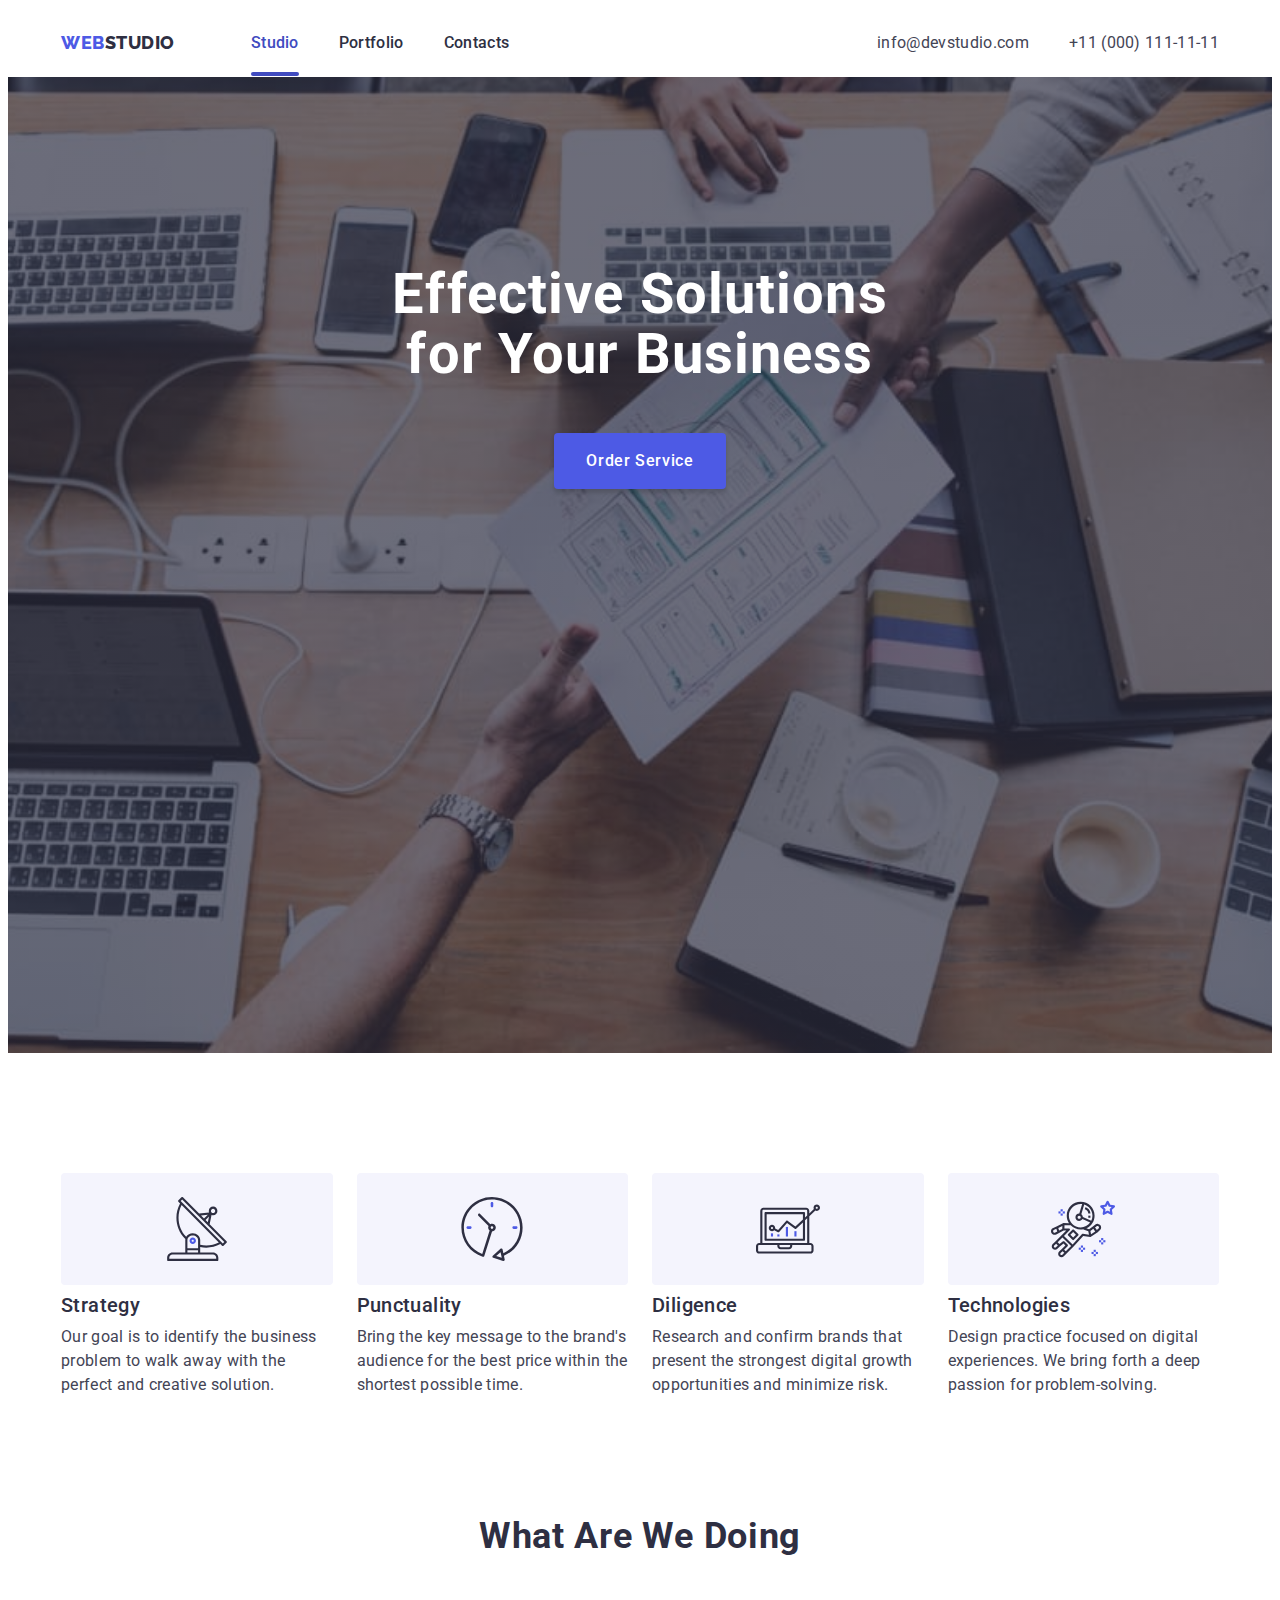
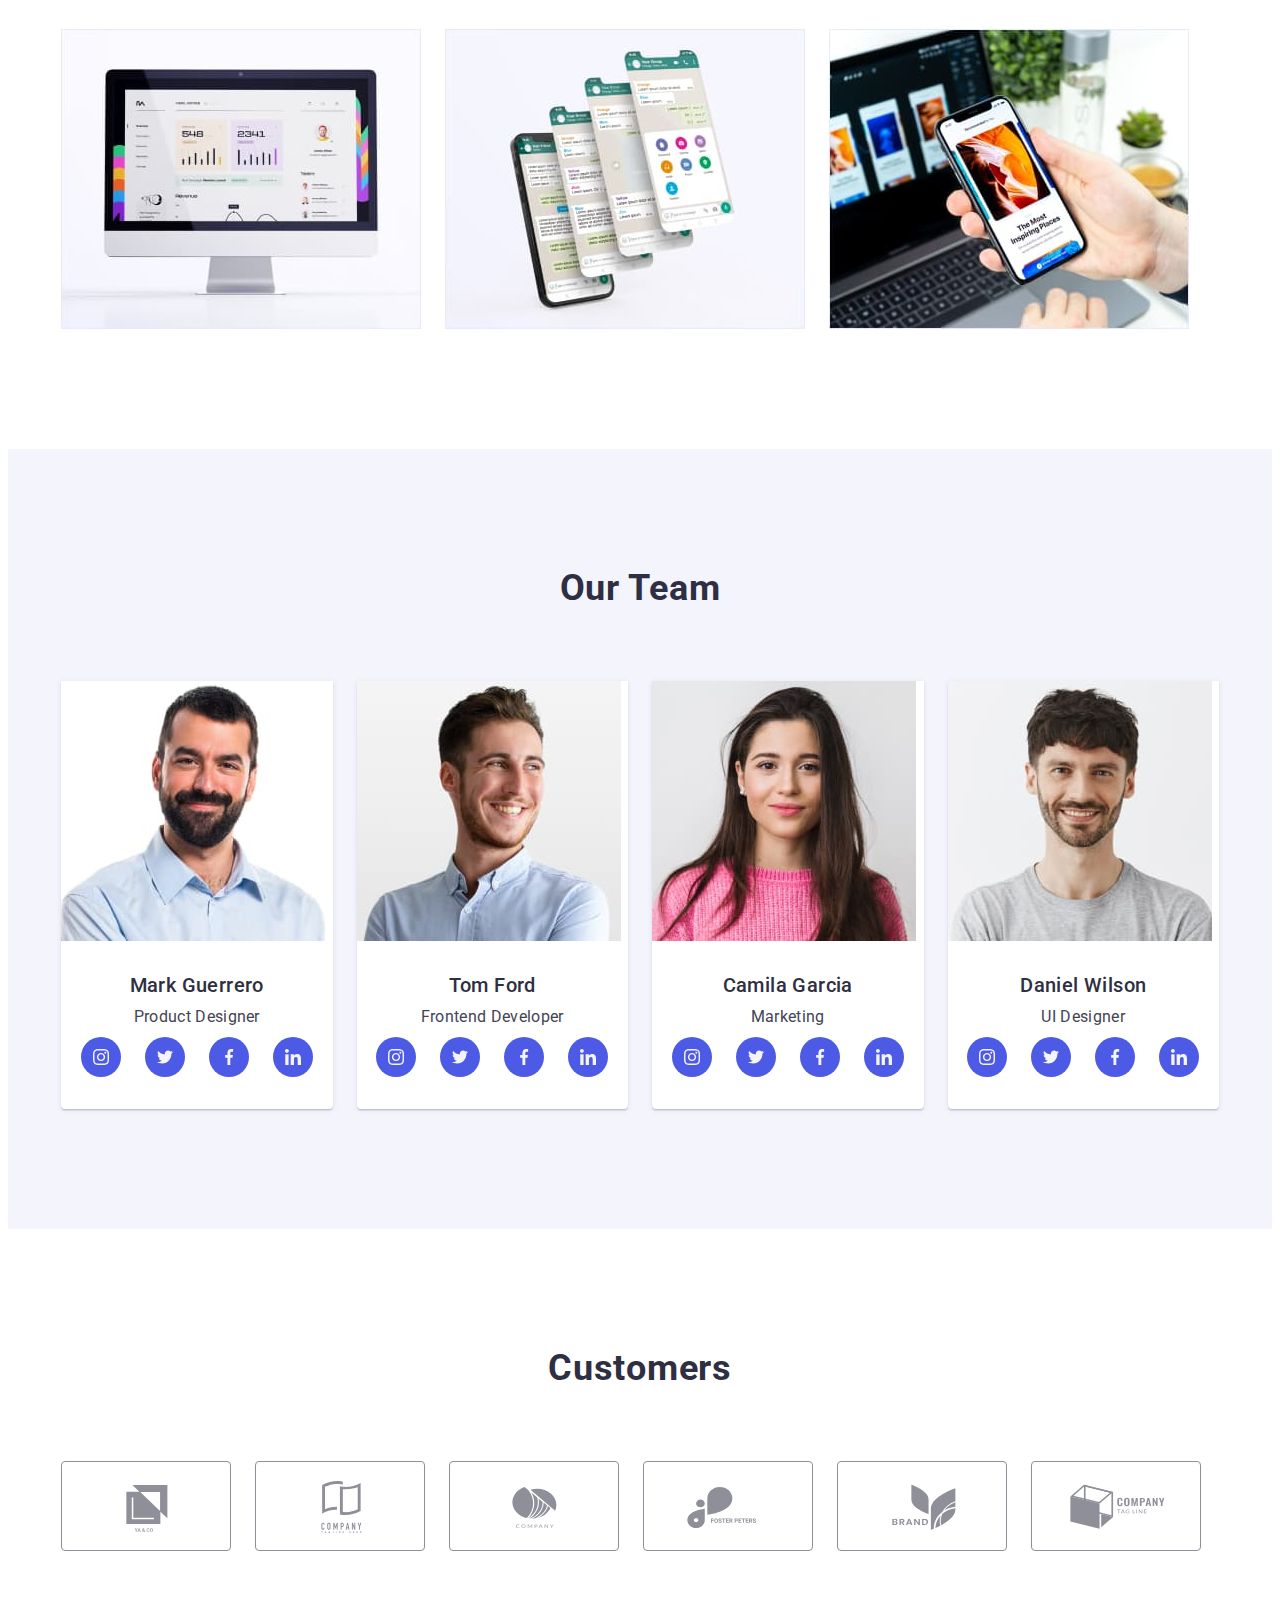
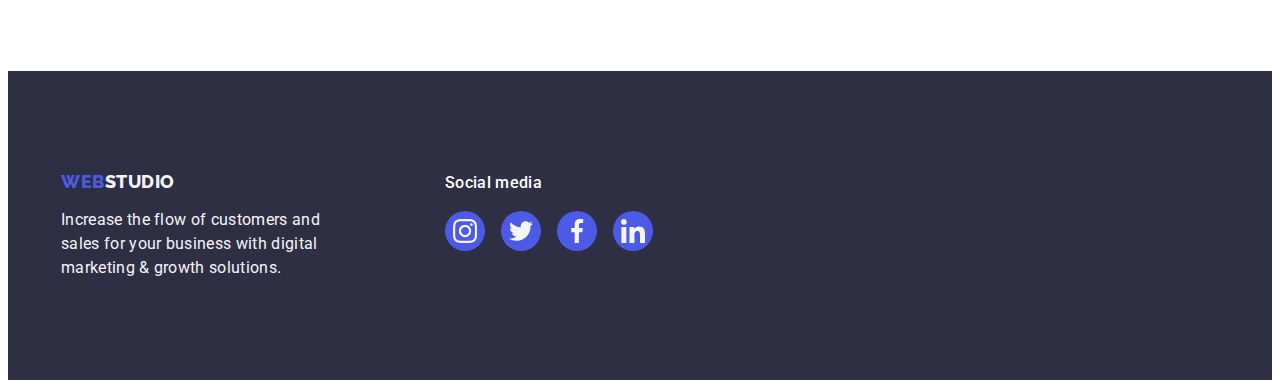
==== index.html @ 2f41c5ec "begin/work/6" ====
<!DOCTYPE html>
<html lang="en">

<head>
    <meta charset="UTF-8">
    <meta http-equiv="X-UA-Compatible" content="IE=edge">
    <meta name="viewport" content="width=device-width, initial-scale=1.0">
    <title>Studio</title>
    <link rel="preconnect" href="https://fonts.googleapis.com">
    <link rel="preconnect" href="https://fonts.gstatic.com" crossorigin>
    <link
        href="https://fonts.googleapis.com/css2?family=Raleway:wght@800&family=Roboto:wght@400;500;700;900&display=swap"
        rel="stylesheet">
    <link rel="stylesheet" href="https://cdnjs.cloudflare.com/ajax/libs/modern-normalize/1.1.0/modern-normalize.min.css"
        integrity="sha512-wpPYUAdjBVSE4KJnH1VR1HeZfpl1ub8YT/NKx4PuQ5NmX2tKuGu6U/JRp5y+Y8XG2tV+wKQpNHVUX03MfMFn9Q=="
        crossorigin="anonymous" referrerpolicy="no-referrer" />
    <link rel="stylesheet" href="./css/styles.css">
</head>

<body>
    <header class="header-index">
        <div class="container head-conteiner">
            <nav class="head-navigation">
                <a href="./index.html" class="head-logo link">Web<span class="studi">Studio</span></a>
                <ul class="head-list list">
                    <li class="head-item"><a class="head-ink link current" href="./index.html">Studio</a></li>
                    <li class="head-item"><a class="head-ink link" href="./portfolio.html">Portfolio</a></li>
                    <li class="head-item"><a class="head-ink link" href="">Contacts</a></li>
                </ul>
            </nav>
            <address class="contacts">
                <ul class="heder-adres list">
                    <li><a class="head-contact link" href="mailto:info@devstudio.com"> info@devstudio.com</a></li>
                    <li><a class="head-contact link" href="tel:+110001111111">+11 (000) 111-11-11</a></li>
                </ul>
            </address>
        </div>
    </header>
    <main>
        <section class="hero">
            <div class="container">
                <h1 class="hero-title">Effective Solutions for Your Business</h1>
                <button type="button" data-modal-open class="hero-btn">Order Service</button>
            </div>
        </section>
        <section class="about-us section">
            <div class="container">
                <h2 class="about-us-title visually-hidden">About</h2>
                <ul class="about-us-list list">
                    <li class="about-us-item">
                        <div class="us-box">
                            <svg class="strategy-icon">
                                <use href="./images/icons.svg#icon-antenna"></use>
                            </svg>
                        </div>
                        <h3 class="strategy-title">Strategy</h3>
                        <p class="strategy-text">Our goal is to identify the business problem to walk away with the
                            perfect
                            and creative solution.
                        </p>
                    </li>
                    <li class="about-us-item">
                        <div class="us-box">
                            <svg class="strategy-icon">
                                <use href="./images/icons.svg#icon-clock"></use>
                            </svg>
                        </div>
                        <h3 class="strategy-title">Punctuality</h3>
                        <p class="strategy-text">Bring the key message to the brand's audience for the best price
                            within
                            the
                            shortest possible
                            time.
                        </p>
                    </li>
                    <li class="about-us-item">
                        <div class="us-box">
                            <svg class="strategy-icon">
                                <use href="./images/icons.svg#icon-diagram"></use>
                            </svg>
                        </div>
                        <h3 class="strategy-title">Diligence</h3>
                        <p class="strategy-text">Research and confirm brands that present the strongest digital
                            growth
                            opportunities and minimize
                            risk.
                        </p>
                    </li>
                    <li class="about-us-item">
                        <div class="us-box">
                            <svg class="strategy-icon">
                                <use href="./images/icons.svg#icon-astronaut"></use>
                            </svg>
                        </div>
                        <h3 class="strategy-title">Technologies</h3>
                        <p class="strategy-text">Design practice focused on digital experiences. We bring forth a
                            deep
                            passion for
                            problem-solving.</p>
                    </li>
                </ul>
            </div>
        </section>
        <section class="us-work section">
            <div class="container">
                <h2 class="work-title">What are we doing</h2>
                <ul class="us-bisnez list">
                    <li><img src="./images/img-1.jpg" alt="us work-1" width="360" height="300" /></li>
                    <li> <img src="./images/img-2.jpg" alt="us work-2" width="360" height="300" /></li>
                    <li><img src="./images/img-3.jpg" alt="us work-3" width="360" height="300" /></li>
                </ul>
            </div>
        </section>
        <section class="our-team section">
            <div class="container">
                <h2 class="our-team-title">Our Team</h2>
                <ul class="teem-list list">
                    <li class="worker"> <img src="./images/Mark-Guerrero1.jpg" alt="Product" width="264" height="260" />
                        <div class="box">
                            <h3 class="worker-title">Mark Guerrero</h3>
                            <p class="worker-text">Product Designer</p>
                            <ul class="teem-soc-list list">
                                <li class="teem-soc-item">
                                    <a href="" class="teem-soc-link link">
                                        <svg class="teem-soc-icon" width="16" height="16">
                                            <use href="./images/icons.svg#icon-instagram"></use>
                                        </svg>
                                    </a>
                                </li>
                                <li class="teem-soc-item">
                                    <a href="" class="teem-soc-link link">
                                        <svg class="teem-soc-icon" width="16" height="16">
                                            <use href="./images/icons.svg#icon-twitter"></use>
                                        </svg>
                                    </a>
                                </li>
                                <li class="teem-soc-item">
                                    <a href="" class="teem-soc-link link">
                                        <svg class="teem-soc-icon" width="16" height="16">
                                            <use href="./images/icons.svg#icon-facebook"></use>
                                        </svg>
                                    </a>
                                </li>
                                <li class="teem-soc-item">
                                    <a href="" class="teem-soc-link link">
                                        <svg class="teem-soc-icon" width="16" height="16">
                                            <use href="./images/icons.svg#icon-linkedin"></use>
                                        </svg>
                                    </a>
                                </li>
                            </ul>
                        </div>
                    </li>
                    <li class="worker"> <img src="./images/Tom-Ford2.jpg" alt="Frontend" width="264" height="260" />
                        <div class="box">
                            <h3 class="worker-title">Tom Ford</h3>
                            <p class="worker-text">Frontend Developer</p>
                            <ul class="teem-soc-list list">
                                <li class="teem-soc-item">
                                    <a href="" class="teem-soc-link link">
                                        <svg class="teem-soc-icon" width="16" height="16">
                                            <use href="./images/icons.svg#icon-instagram"></use>
                                        </svg>
                                    </a>
                                </li>
                                <li class="teem-soc-item">
                                    <a href="" class="teem-soc-link link">
                                        <svg class="teem-soc-icon" width="16" height="16">
                                            <use href="./images/icons.svg#icon-twitter"></use>
                                        </svg>
                                    </a>
                                </li>
                                <li class="teem-soc-item">
                                    <a href="" class="teem-soc-link link">
                                        <svg class="teem-soc-icon" width="16" height="16">
                                            <use href="./images/icons.svg#icon-facebook"></use>
                                        </svg>
                                    </a>
                                </li>
                                <li class="teem-soc-item">
                                    <a href="" class="teem-soc-link link">
                                        <svg class="teem-soc-icon" width="16" height="16">
                                            <use href="./images/icons.svg#icon-linkedin"></use>
                                        </svg>
                                    </a>
                                </li>
                            </ul>
                        </div>
                    </li>
                    <li class="worker"> <img src="./images/Camila-Garcia3.jpg" alt="Market" width="264" height="260" />
                        <div class="box">
                            <h3 class="worker-title">Camila Garcia</h3>
                            <p class="worker-text">Marketing</p>
                            <ul class="teem-soc-list list">
                                <li class="teem-soc-item">
                                    <a href="" class="teem-soc-link link">
                                        <svg class="teem-soc-icon" width="16" height="16">
                                            <use href="./images/icons.svg#icon-instagram"></use>
                                        </svg>
                                    </a>
                                </li>
                                <li class="teem-soc-item">
                                    <a href="" class="teem-soc-link link">
                                        <svg class="teem-soc-icon" width="16" height="16">
                                            <use href="./images/icons.svg#icon-twitter"></use>
                                        </svg>
                                    </a>
                                </li>
                                <li class="teem-soc-item">
                                    <a href="" class="teem-soc-link link">
                                        <svg class="teem-soc-icon" width="16" height="16">
                                            <use href="./images/icons.svg#icon-facebook"></use>
                                        </svg>
                                    </a>
                                </li>
                                <li class="teem-soc-item">
                                    <a href="" class="teem-soc-link link">
                                        <svg class="teem-soc-icon" width="16" height="16">
                                            <use href="./images/icons.svg#icon-linkedin"></use>
                                        </svg>
                                    </a>
                                </li>
                            </ul>
                        </div>
                    </li>
                    <li class="worker"><img src="./images/Daniel-Wilson4.jpg" alt="UI" width="264" height="260" />
                        <div class="box">
                            <h3 class="worker-title">Daniel Wilson</h3>
                            <p class="worker-text">UI Designer</p>
                            <ul class="teem-soc-list list">
                                <li class="teem-soc-item">
                                    <a href="" class="teem-soc-link link">
                                        <svg class="teem-soc-icon" width="16" height="16">
                                            <use href="./images/icons.svg#icon-instagram"></use>
                                        </svg>
                                    </a>
                                </li>
                                <li class="teem-soc-item">
                                    <a href="" class="teem-soc-link link">
                                        <svg class="teem-soc-icon" width="16" height="16">
                                            <use href="./images/icons.svg#icon-twitter"></use>
                                        </svg>
                                    </a>
                                </li>
                                <li class="teem-soc-item">
                                    <a href="" class="teem-soc-link link">
                                        <svg class="teem-soc-icon" width="16" height="16">
                                            <use href="./images/icons.svg#icon-facebook"></use>
                                        </svg>
                                    </a>
                                </li>
                                <li class="teem-soc-item">
                                    <a href="" class="teem-soc-link link">
                                        <svg class="teem-soc-icon" width="16" height="16">
                                            <use href="./images/icons.svg#icon-linkedin"></use>
                                        </svg>
                                    </a>
                                </li>
                            </ul>
                        </div>
                    </li>
                </ul>
            </div>
        </section>
        <section class="customers-section section">
            <div class="customers-logo container">
                <h2 class="customers-title">Customers</h2>
                <ul class="customers-list list">
                    <li class="customers-item">
                        <a href="" class="customers-link link">
                            <svg class="company-icon" width="104" height="56">
                                <use href="./images/icons.svg#icon-Logo-1"></use>
                            </svg>
                        </a>
                    </li>
                    <li class="customers-item">
                        <a href="" class="customers-link link">
                            <svg class="company-icon" width="104" height="56">
                                <use href="./images/icons.svg#icon-Logo-2"></use>
                            </svg>
                        </a>
                    </li>
                    <li class="customers-item">
                        <a href="" class="customers-link link">
                            <svg class="company-icon" width="104" height="56">
                                <use href="./images/icons.svg#icon-Logo-3"></use>
                            </svg>
                        </a>
                    </li>
                    <li class="customers-item">
                        <a href="" class="customers-link link">
                            <svg class="company-icon" width="104" height="56">
                                <use href="./images/icons.svg#icon-Logo-4"></use>
                            </svg>
                        </a>
                    </li>
                    <li class="customers-item">
                        <a href="" class="customers-link link">
                            <svg class="company-icon" width="104" height="56">
                                <use href="./images/icons.svg#icon-Logo-5"></use>
                            </svg>
                        </a>
                    </li>
                    <li class="customers-item">
                        <a href="" class="customers-link link">
                            <svg class="company-icon" width="104" height="56">
                                <use href="./images/icons.svg#icon-Logo-6"></use>
                            </svg>
                        </a>
                    </li>
                </ul>
            </div>
        </section>
    </main>
    <footer class="down">
        <div class="container footer-container">
            <div>
                <a href="./index.html" class="head-logo link">Web<span class="studi-down">Studio</span></a>
                <p class="down-text">Increase the flow of customers and sales for your business with digital marketing &
                    growth
                    solutions.</p>
            </div>
            <div class="footer-soc">
                <p class="footer-soc-title">Social media</p>
                <ul class="footer-soc-list list">
                    <li class="footer-soc-item">
                        <a class="footer-soc-link link" href="">
                            <svg class="footer-soc-icons" width="24px" height="24px">
                                <use href="./images/icons.svg#icon-instagram"></use>
                            </svg>
                        </a>
                    </li>
                    <li class="footer-soc-item">
                        <a class="footer-soc-link link" href="">
                            <svg class="footer-soc-icons" width="24px" height="24px">
                                <use href="./images/icons.svg#icon-twitter"></use>
                            </svg>
                        </a>
                    </li>
                    <li class="footer-soc-item">
                        <a class="footer-soc-link link" href="">
                            <svg class="footer-soc-icons" width="24px" height="24px">
                                <use href="./images/icons.svg#icon-facebook"></use>
                            </svg>
                        </a>
                    </li>
                    <li class="footer-soc-item">
                        <a class="footer-soc-link link" href="">
                            <svg class="footer-soc-icons" width="24px" height="24px">
                                <use href="./images/icons.svg#icon-linkedin"></use>
                            </svg>
                        </a>
                    </li>
                </ul>

            </div>

        </div>
    </footer>
    <div class="backdrop is-hidden" data-modal>
        <div class="modal">
            <button type="button" class="modal-close-btn" data-modal-close>
                    <svg class="model-cross-icons" width="8" height="8">
                        <use href="./images/icons-model-window.svg#icon-close-black-18dp"></use>
                    </svg>
            </button>
        </div>
    </div>
    <script src="./js/modal.js"></script>

</body>

</html>
---- css/styles.css ----
:root {
  --about-us-title-color: #2e2f42;
  --about-us-text-color: #434455;
  --row-title-color: #2e2f42;
  --row-text-color: #434455;
  --logo-color-: #4d5ae5;
  --body-btn-color: #4d5ae5;
  --background-color-body-btn: #f4f4fd;
  --row-title-color: #2e2f42;
  --row-text-color: #434455;
  --head-ink-color: #2e2f42;
  --card-text-color: #e7e9fc;
  --bg-gradient-colol: linear-gradient(rgba(46, 47, 66, 0.7),
      rgba(46, 47, 66, 0.7));
  --sections-customers-color: #d3d3d3;
}

body {
  font-family: "Roboto", sans-serif;
  color: #434455;
  background-color: #ffffff;
}

p,
h1,
h2,
h3,
h4,
h5,
h6 {
  margin: 0;
}

ul,
ol {
  margin: 0;
  padding-left: 0;
}

button {
  cursor: pointer;
  display: block;
  border: none;
  border-radius: 4px;
}

address {
  font-style: normal;
}

img {
  display: block;
  max-width: 100%;
  height: auto;
}

a {
  text-decoration: none;
}

.visually-hidden {
  position: absolute;
  width: 1px;
  height: 1px;
  margin: -1px;
  border: 0;
  padding: 0;

  white-space: nowrap;
  clip-path: inset(100%);
  clip: rect(0 0 0 0);
  overflow: hidden;
}

.link {
  text-decoration: none;
}

.list {
  list-style: none;
}


.container {
  width: 1158px;
  padding-left: 15px;
  padding-right: 15px;
  margin: 0 auto;
}

.section {
  padding-top: 120px;
  padding-bottom: 120px;
}

.head-logo {
  font-family: "Raleway", sans-serif;
  font-weight: 800;
  font-size: 18px;
  line-height: 1.17;
  letter-spacing: 0.03em;
  text-transform: uppercase;
  color: var(--logo-color-);
  margin-right: 76px;
  margin-bottom: 24px;
  margin-top: 24px;
}

.head-list {
  display: flex;
  gap: 40px;
}

.head-navigation {
  display: flex;
  align-items: center;
  margin-right: auto;
}

.head-conteiner {
  display: flex;
  align-items: center;
}

.studi {
  color: #2e2f42;
}

.studi-down {
  color: #f4f4fd;
}

.head-ink {
  font-weight: 500;
  font-size: 16px;
  line-height: 1.5;
  letter-spacing: 0.02em;
  color: #404bbf;
  color: var(--head-ink-color);
  transition: color 250ms cubic-bezier(0.4, 0, 0.2, 1);
}

.head-ink:hover {
  color: #404bbf;
}

.head-ink:focus {
  color: #404bbf;
}

.heder-adres {
  display: flex;
  gap: 40px;
}

.contacts {
  font-style: normal;
}

.head-contact {
  font-weight: 400;
  font-size: 16px;
  line-height: 1.5;
  letter-spacing: 0.02em;
  color: #434455;
  transition: color 250ms cubic-bezier(0.4, 0, 0.2, 1);
}

.head-contact:hover {
  color: #404bbf;
}

.head-contact:focus {
  color: #404bbf;
}

.hero {
  background-color: #2e2f42;
  background-image: var(--bg-gradient-colol), url(../images/hero-bg.jpg);
  background-repeat: no-repeat;
  background-position: center;
  background-size: cover;
  padding: 188px 0;
  text-align: center;
  max-width: 1440px;
  height: 600px;
  margin: 0 auto;
}

.hero-title {
  font-weight: 700;
  font-size: 56px;
  line-height: 1.07;
  text-align: center;
  letter-spacing: 0.02em;
  color: #ffffff;
  max-width: 496px;
  margin: 0 auto;
  margin-bottom: 48px;
}

.hero-btn {
  min-width: 169px;
  font-family: "Roboto", sans-serif;
  font-weight: 500;
  font-size: 16px;
  line-height: 1.5;
  align-items: center;
  letter-spacing: 0.04em;
  color: #ffffff;
  cursor: pointer;
  background-color: #4d5ae5;
  margin-bottom: 60px;
  background: #4d5ae5;
  box-shadow: 0px 4px 4px rgba(0, 0, 0, 0.15);
  border-radius: 4px;
  display: block;
  margin: 0 auto;
  padding: 16px 32px;
  border: none;
  transition: background-color 250ms cubic-bezier(0.4, 0, 0.2, 1);
}

.hero-btn:hover {
  background-color: #404bbf;
}

.hero-btn:focus {
  background-color: #404bbf;
}

.about-us-list {
  display: flex;
  gap: 24px;
}

.about-us-item {
  width: 264px;
}


.about-us {
  padding-bottom: 0;
}

.about-us-list {

  display: flex;
}

.about-us-item {
  width: calc((100% - 72px) / 4);
  margin-right: 0;
}

.about-us-item:last-child {

  margin-right: 0;
}

.us-box {

  display: flex;
  justify-content: center;
  align-items: center;
  height: 112px;
  background-color: var(--background-color-body-btn);
  border-radius: 4px;
  margin-bottom: 8px;
}

.strategy-icon {

  height: 64px;
  width: 64px;
}

.strategy-title {
  font-weight: 500;
  font-size: 20px;
  line-height: 1.2;
  letter-spacing: 0.02em;
  color: var(--about-us-title-color);
  margin-bottom: 8px;
  margin-top: 8px;
}

.strategy-text {
  font-weight: 400;
  font-size: 16px;
  line-height: 1.5;
  letter-spacing: 0.02em;
  color: var(--about-us-text-color);
}

.us-work {
  padding-top: 0;
}

.work-title {
  font-weight: 700;
  font-size: 36px;
  line-height: 1.11;
  text-align: center;
  letter-spacing: 0.02em;
  text-transform: capitalize;
  color: #2e2f42;
  margin-bottom: 72px;
  margin-top: 120px;
}

.us-bisnez {
  display: flex;
  gap: 24px;
}

.our-team {
  background-color: #f4f4fd;
}

.teem-list {
  display: flex;
  gap: 24px;
}

.our-team-title {
  font-weight: 700;
  font-size: 36px;
  line-height: 1.11;
  text-align: center;
  letter-spacing: 0.02em;
  text-transform: capitalize;
  color: #2e2f42;
  margin-bottom: 72px;
}

.box {
  padding: 32px 16px;
  text-align: center;
}

.worker {
  background-color: #ffffff;
  width: calc((100% - 60px) / 4);
  box-shadow: 0px 1px 6px rgba(46, 47, 66, 0.08),
    0px 1px 1px rgba(46, 47, 66, 0.16), 0px 2px 1px rgba(46, 47, 66, 0.08);
  border-radius: 0px 0px 4px 4px;
}



.worker-title {
  font-weight: 500;
  font-size: 20px;
  line-height: 1.2;
  text-align: center;
  letter-spacing: 0.02em;
  color: #2e2f42;
  margin-bottom: 8px;
}

.worker-text {
  font-weight: 400;
  font-size: 16px;
  line-height: 1.5;
  text-align: center;
  letter-spacing: 0.02em;
  color: #434455;
  margin-bottom: 8px;
}

.teem-soc-list {
  display: flex;
  justify-content: center;
  gap: 24px;

}

.teem-soc-item {
  width: 40px;
  height: 40px;
}

.teem-soc-link {
  width: 100%;
  height: 100%;
  border-radius: 50%;
  background-color: #4D5AE5;
  display: flex;
  align-items: center;
  justify-content: center;
  transition: background-color 250ms cubic-bezier(0.4, 0, 0.2, 1);

}

.teem-soc-icon {
  fill: #f4f4fd;
}

.teem-soc-link:hover,
.teem-soc-link:focus {
  background-color: #31D0AA;

}


.customers-title {
  font-family: 'Roboto';
  font-style: normal;
  font-weight: 700;
  font-size: 36px;
  line-height: 1.11;
  text-align: center;
  letter-spacing: 0.02em;
  text-transform: capitalize;
  color: #2E2F42;
  margin-bottom: 72px;
}


.customers-list {
  display: flex;
  gap: 24px;
}


.customers-link {

  display: flex;
  align-items: center;
  justify-content: center;
  height: 88px;
  width: 168px;
  border-radius: 4px;
  border: 1px solid currentColor;
  color: #8E8F99;
  transition: color 250ms cubic-bezier(0.4, 0, 0.2, 1);
}


.company-icon {

  fill: currentColor;
}

.customers-link:is(:hover, :focus) {

  color: var(--logo-color-);
}

/* footer */

.down {
  background-color: #2e2f42;
  padding: 100px 0;
}

.down-text {
  font-weight: 400;
  font-size: 16px;
  line-height: 1.5;
  letter-spacing: 0.02em;
  color: #f4f4fd;
  width: 264px;
  margin-top: 16px;
}

.footer-container {
  display: flex;
}

.footer-soc-list {

  display: flex;
  justify-self: center;
  align-items: center;
  gap: 16px;
}

.footer-soc-item {

  width: 40px;
  height: 40px;
}

.footer-soc-link {
  width: 100%;
  height: 100%;
  border-radius: 50%;
  background-color: #4D5AE5;
  display: flex;
  align-items: center;
  justify-content: center;
  transition: background-color 250ms cubic-bezier(0.4, 0, 0.2, 1);
}

.footer-soc {
  margin-left: 120px;
}

.footer-soc-title {
  font-family: 'Roboto';
  font-style: normal;
  font-weight: 500;
  font-size: 16px;
  line-height: 24px;
  letter-spacing: 0.02em;
  color: #FFFFFF;
  margin-bottom: 16px;
}

.footer-soc-icons {
  fill: #f4f4fd;
}


.footer-soc-link:hover,
.footer-soc-link:focus {
  background-color: #31D0AA;

}


/* modal-window */
.backdrop {
  position: fixed;
  top: 0;
  width: 100%;
  height: 100%;
  background-color: rgba(46, 47, 66, 0.4);
  transition: opacity 250ms linear, visibility 250ms linear;

}

.modal {
  width: 408px;
  min-height: 576px;
  background-color: #FCFCFC;
  border-radius: 4px;
  position: absolute;
  left: 50%;
  top: 50%;
  padding: 20px;
  transform: translate(-50%, -50%) scale(1) rotate(0);
  transition: transform 250ms linear;
}

.backdrop.is-hidden .modal {
  transform: translate(-50%, -50%) scaleY(0) rotate(-90deg);

}

.modal-close-btn {
  width: 30px;
  height: 30px;
  border: 1px solid rgba(0, 0, 0, 0.1);
  background: #E7E9FC;
  color: black;
  border-radius: 50%;
  display: block;
  margin-left: auto;
  position: absolute;
  top: 24px;
  right: 24px;
  display: flex;
  padding: 0;
  justify-content: center;
  align-items: center;
  width: 24px;
  height: 24px;
  transition: background-color 250ms cubic-bezier(0.4, 0, 0.2, 1), color 250ms cubic-bezier(0.4, 0, 0.2, 1);
}

.modal-close-btn:is(:hover, :focus) {
  background-color: #404BBF;
  color: white;
}

.is-hidden {
  opacity: 0;
  visibility: hidden;
  pointer-events: 0;
}


.model-cross-icons {
  fill: currentColor;
}


/* portfolio */

.header-portfolio {
  border-bottom: 1px solid;
  color: #e7e9fc;
}

.body-btn {
  font-family: "Roboto", sans-serif;
  font-weight: 500;
  font-size: 16px;
  line-height: 1.5;
  letter-spacing: 0.04em;
  color: var(--body-btn-color);
  background-color: var(--background-color-body-btn);
  cursor: pointer;
  background: #f4f4fd;
  border-radius: 4px;
  padding: 12px 24px;
  border: 0 none;
  transition: background-color 250ms cubic-bezier(0.4, 0, 0.2, 1), color 250ms cubic-bezier(0.4, 0, 0.2, 1), box-shadow 250ms cubic-bezier(0.4, 0, 0.2, 1);
}

.button-item :not(:last-child) {
  margin-right: 24px;
}


.body-btn:hover,
.body-btn:focus {
  background-color: #404bbf;
  color: #ffffff;
  box-shadow: 0px 3px 1px rgba(0, 0, 0, 0.1), 0px 2px 1px rgba(0, 0, 0, 0.08),
    0px 2px 2px rgba(0, 0, 0, 0.12);
}


.row-link {
  display: block;
  transition: box-shadow 250ms cubic-bezier(0.4, 0, 0.2, 1);
}

.row-link:hover,
.row-link:focus {
  box-shadow: 0px 1px 6px rgba(46, 47, 66, 0.08), 0px 1px 1px rgba(46, 47, 66, 0.16), 0px 2px 1px rgba(46, 47, 66, 0.08);
}


.row-link:hover .row-cover-text,
.row-link:focus .row-cover-text {

  transform: translate(0);
}

.row-cover-wrap {
  position: relative;
  overflow: hidden;
}

.row-cover-text {
  position: absolute;
  top: 0;
  font-weight: 400;
  font-size: 16px;
  color: #F4F4FD;
  background-color: #4D5AE5;
  padding: 40px;
  height: 100%;
  transform: translateY(100%);
  transition: transform 250ms cubic-bezier(0.4, 0, 0.2, 1);
}




.row-one-title {
  font-weight: 500;
  font-size: 20px;
  line-height: 1.2;
  letter-spacing: 0.02em;
  color: var(--row-title-color);
  margin-bottom: 8px;
}



.row-one-text {
  font-size: 16px;
  line-height: 1.5;
  letter-spacing: 0.02em;
  color: var(--row-text-color);
}

.button-list {
  display: flex;
  justify-content: center;
  gap: 24px;
  margin-bottom: 72px;
}

.galery-list {
  display: flex;
  flex-wrap: wrap;
  gap: 48px 24px;
}

.row-item {
  flex-basis: calc((100% - 48px) / 3);
}

.card-text {
  border-bottom: 1px solid var(--card-text-color);
  border-left: 1px solid var(--card-text-color);
  border-right: 1px solid var(--card-text-color);
  padding: 32px 16px 32px 16px;
}

.portfolio-body {
  padding-top: 96px;
}

/*Current */

.current {
  position: relative;
  color: #404bbf;
}


.current:after {
  content: '';
  position: absolute;
  left: 0;
  bottom: -24px;
  width: 100%;
  height: 4px;
  background-color: #404BBF;
  border-radius: 2px;
}
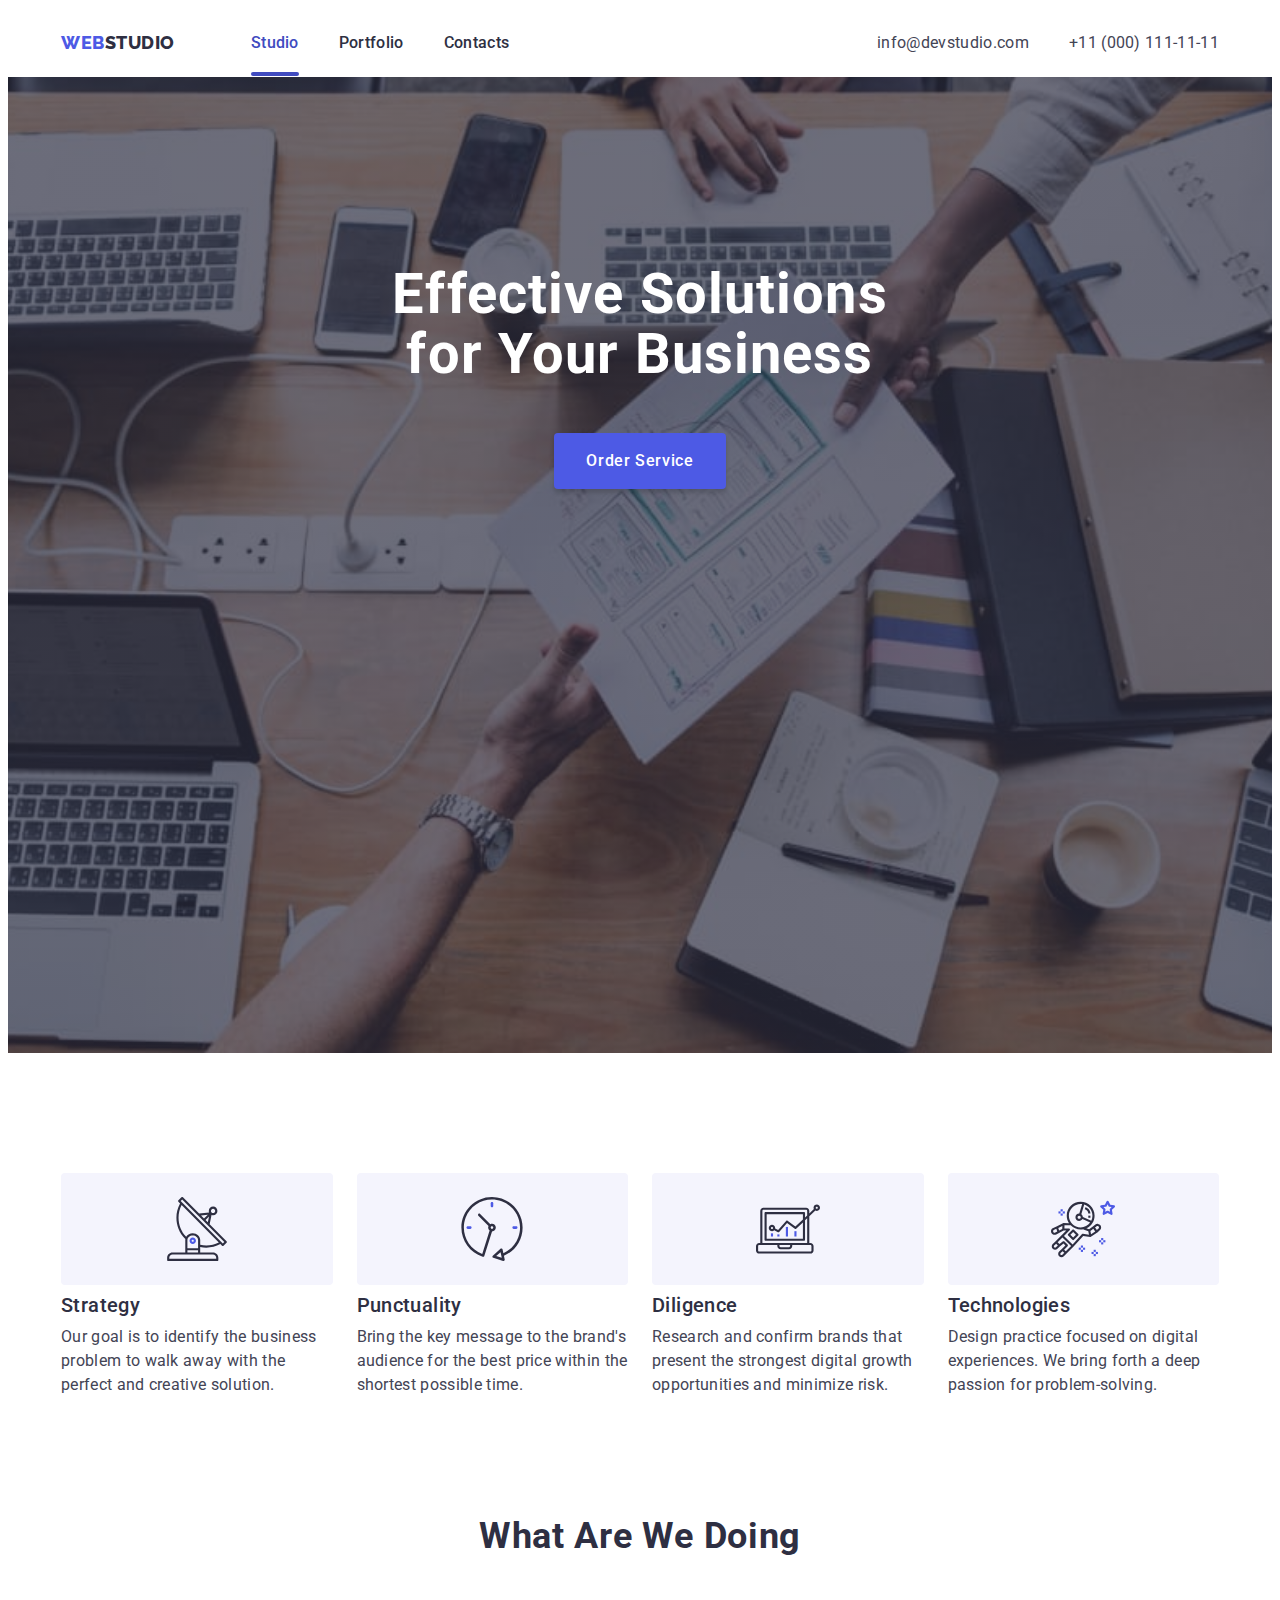
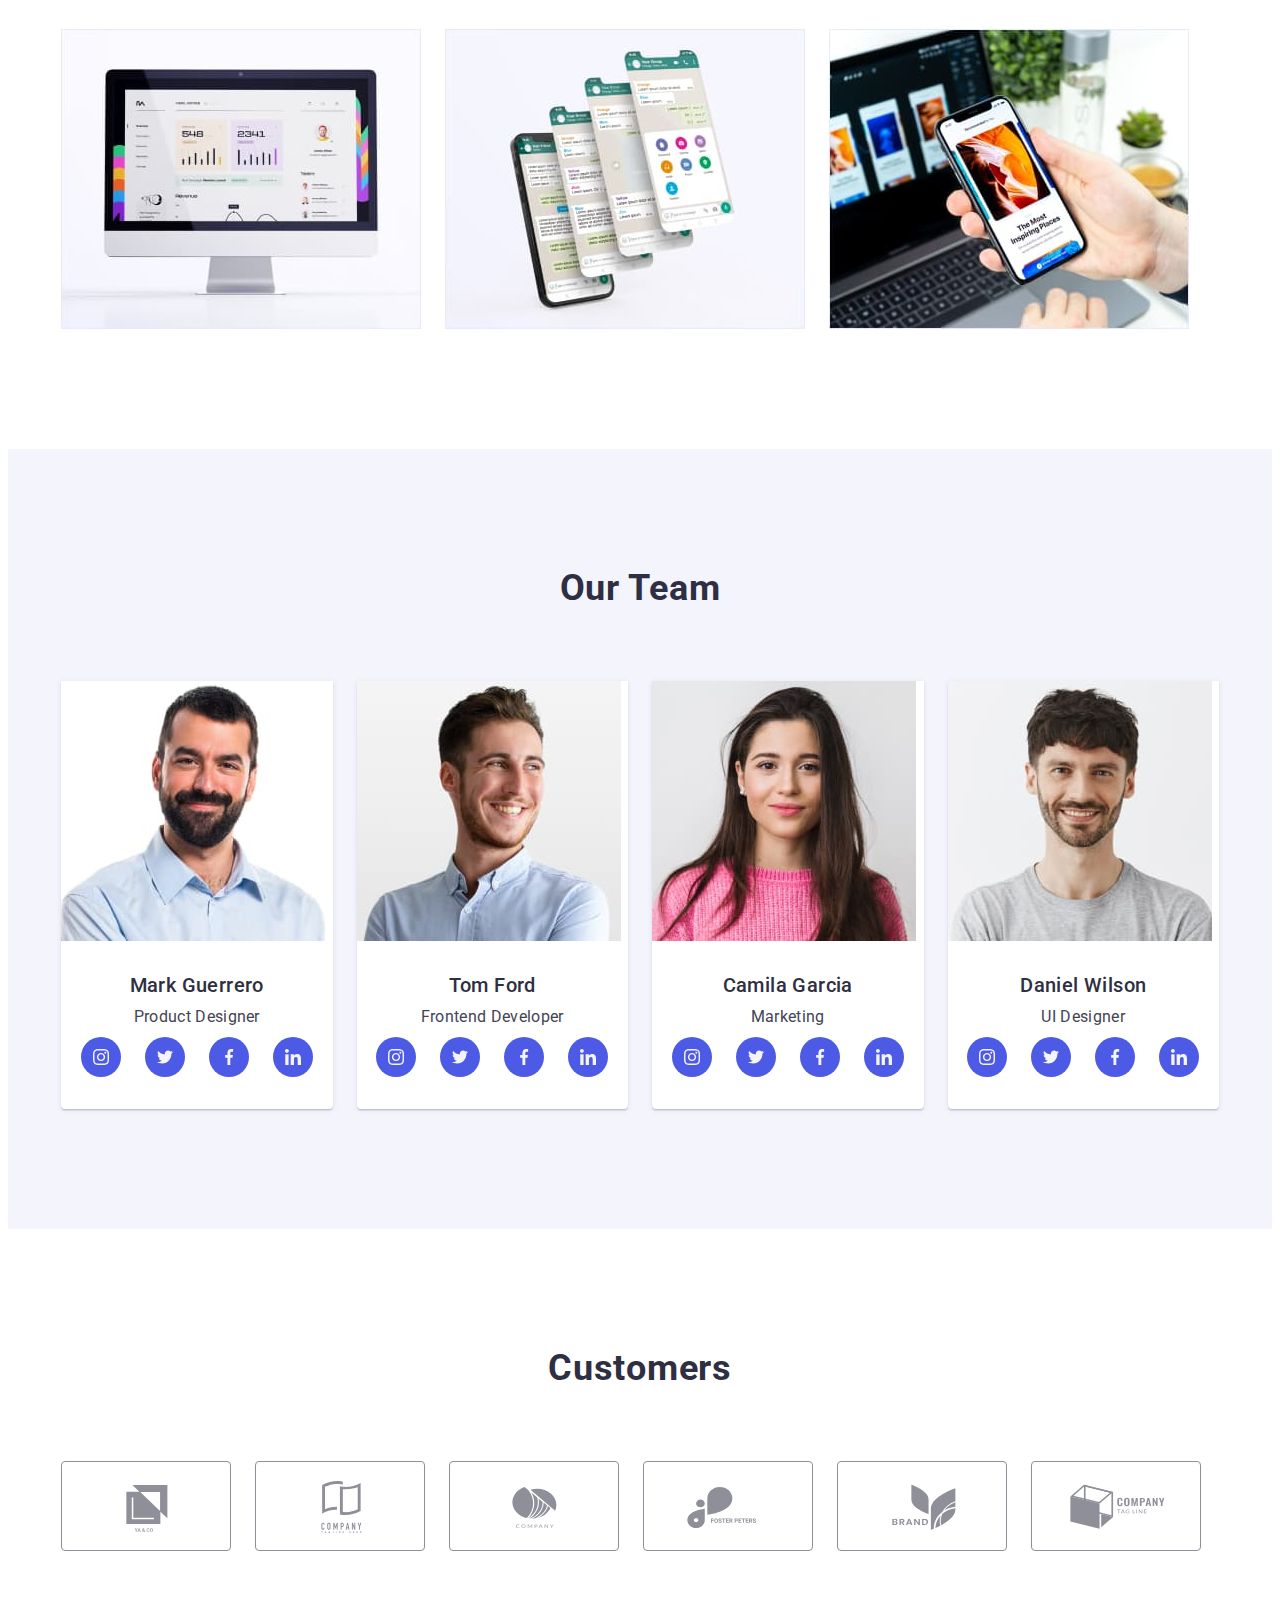
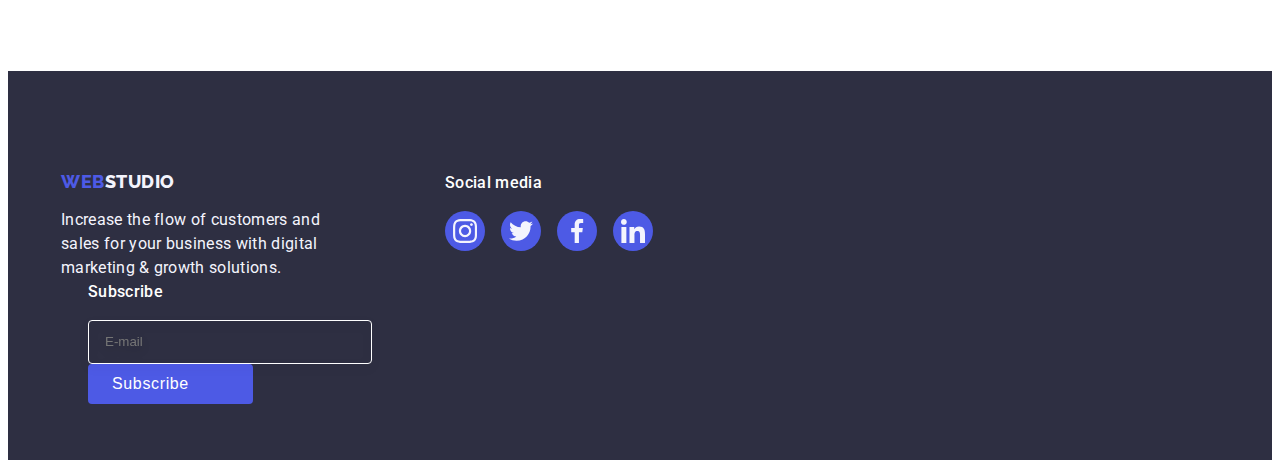
==== commit 6c03dc1f: "hard/work" ====
--- a/index.html
+++ b/index.html
@@ -356,14 +356,81 @@
             </div>
 
         </div>
+        <div class="subscr-box">
+            <form action="">
+                <label for="email">
+                    <p class="subscr-title">Subscribe</p>
+                </label>
+                <input type="email" id="email" name="email" placeholder="E-mail" class="subscribe-email" required>
+                <button type="submit" class="subscr-btn">
+                    <span class="subscr-btn-text">Subscribe
+                            <svg class="icon-subscr" width="24" height="24">
+                                <use href="./images/input-icons.svg#icon-Frame-3"></use>
+                            </svg>
+                    </span>
+                </button>
+            </form>
+        </div>
     </footer>
-    <div class="backdrop is-hidden" data-modal>
+    <div class="backdrop is-hidden" data-modal visually-hidden>
         <div class="modal">
             <button type="button" class="modal-close-btn" data-modal-close>
-                    <svg class="model-cross-icons" width="8" height="8">
-                        <use href="./images/icons-model-window.svg#icon-close-black-18dp"></use>
-                    </svg>
+                <svg class="model-cross-icons" width="8" height="8">
+                    <use href="./images/icons-model-window.svg#icon-close-black-18dp"></use>
+                </svg>
             </button>
+            <p class="modal-title">Leave your contacts and we will call you back</p>
+            <form class="modal-form">
+                <div class="modal-field">
+                    <label class="modal-label">
+                        <span>Name</span>
+                        <span class="input-wrap">
+                            <input type="text" name="user-Name" class="modal-input" placeholder="Enter Name">
+                            <svg class="modal-icon" width="18" height="18">
+                                <use href="./images/input-icons.svg#icon-name"></use>
+                            </svg>
+                        </span>
+                    </label>
+                </div>
+                <div class="modal-field">
+                    <label class="modal-label">
+                        <span>Phone</span>
+                        <span class="input-wrap">
+                            <input type="tel" name="user-Phone" class="modal-input" placeholder="+380 (00) 000-00-00*"
+                                required pattern="[\+]\d{3}\s[\(]\d{2}[\)]\s\d{3}[\-]\d{2}[\-]\d{2}">
+                            <svg class="modal-icon" width="18" height="18">
+                                <use href="./images/input-icons.svg#icon-phone"></use>
+                            </svg>
+                        </span>
+                    </label>
+                </div>
+                <div class="modal-field">
+                    <label class="modal-label">
+                        <span>Email</span>
+                        <span class="input-wrap">
+                            <input type="Email" name="user-Email" class="modal-input" placeholder="Enter Email*"
+                                required>
+                            <svg class="modal-icon" width="18" height="18">
+                                <use href="./images/input-icons.svg#icon-email"></use>
+                            </svg>
+                        </span>
+                    </label>
+                </div>
+                <div class="modal-field">
+                    <span class="input-text">Comment</span>
+                    <label class="input-text" for="user-text"></label>
+                    <textarea name="user-text" id="user-text" class="modal-textarea"
+                        placeholder="Text input"></textarea>
+                </div>
+                <div class="modal-field">
+                    <input type="checkbox" name="I accept" id="privacy" class="input-check visually-hidden"
+                        value="true">
+                    <label for="privacy" class="check-text">I accept the terms and conditions of the
+                        <a href="" class="modl-ink">Privacy Policy</a> </label>
+
+                </div>
+                <button type="submit" class="confirmation-btn">Send</button>
+            </form>
         </div>
     </div>
     <script src="./js/modal.js"></script>
--- a/css/styles.css
+++ b/css/styles.css
@@ -521,7 +521,165 @@
 }
 
 
+.subscr-box {
+  display: flex;
+  width: 453px;
+  height: 80px;
+  margin-left: 80px;
+}
+
+.subscr-title {
+  font-style: normal;
+  font-weight: 500;
+  font-size: 16px;
+  line-height: 1.5;
+  letter-spacing: 0.02em;
+  color: #FFFFFF;
+  padding-bottom: 16px;
+}
+
+.subscribe-email {
+  background-color: transparent;
+  width: 264px;
+  height: 40px;
+  padding-left: 16px;
+  color: #FFFFFF;
+  border: 1px solid #FFFFFF;
+  filter: drop-shadow(0px 4px 4px rgba(0, 0, 0, 0.15));
+  border-radius: 4px;
+  margin-right: 24px;
+}
+
+.subscr-btn-text {
+  font-weight: 500;
+  font-size: 16px;
+  line-height: 1.5;
+  display: flex;
+  letter-spacing: 0.04em;
+  color: #FFFFFF;
+  gap: 16px;
+}
+
+.subscr-btn {
+  background: #4D5AE5;
+  border-radius: 4px;
+  padding: 8px 24px;
+  border: none;
+  box-shadow: none;
+  transition: background-color 250ms cubic-bezier(0.4, 0, 0.2, 1);
+}
+
+.subscr-btn :focus {
+  background-color: #4D5AE5;
+}
+
 /* modal-window */
+
+
+.modal-title {
+  font-weight: 500;
+  font-size: 16px;
+  line-height: 24px;
+  text-align: center;
+  letter-spacing: 0.02em;
+  color: #2E2F42;
+  margin-top: 40px;
+  text-align: center;
+  margin-bottom: 16px;
+}
+
+
+.modal-input {
+  width: 360px;
+  height: 40px;
+  border: 1px solid #4D5AE5;
+  outline: transparent;
+  border-radius: 4px;
+  font-size: 14px;
+  color: black;
+  padding-left: 30px;
+}
+
+.modal-input :focus {
+  border-color: #4D5AE5;
+
+}
+
+.modal-input :focus+.modal-icon {
+  fill: #4D5AE5;
+
+}
+
+.modal-input::placeholder {
+  color: red;
+  font-size: 12px;
+}
+
+.modal-field {
+  margin-bottom: 8px;
+}
+
+.modal-icon {
+  position: absolute;
+  left: 5px;
+  top: 50%;
+  transform: translateY(-50%);
+}
+
+.input-wrap {
+  position: relative;
+
+}
+
+.modal-textarea {
+  border: 1px solid #4D5AE5;
+  outline: transparent;
+  border-radius: 4px;
+  font-size: 14px;
+  color: black;
+  padding-left: 30px;
+  width: 360px;
+  height: 120px;
+  border-radius: 4px;
+  resize: none;
+}
+
+
+
+
+/* .input-wrap :focus-within .modal-input {
+  border-color: #4D5AE5;
+}
+
+.input-wrap :focus-within .modal-icon {
+  fill: #4D5AE5;
+} */
+
+.modal-label {
+  font-style: normal;
+  font-weight: 400;
+  font-size: 12px;
+  line-height: 14px;
+  color: #8E8F99;
+}
+
+.input-text {
+  width: 54px;
+  height: 14px;
+  left: 0px;
+  top: 198px;
+  font-weight: 400;
+  font-size: 12px;
+  line-height: 14px;
+  letter-spacing: 0.01em;
+  color: #8E8F99;
+}
+
+.modal-label span {
+  display: block;
+  margin-bottom: 4px;
+}
+
 .backdrop {
   position: fixed;
   top: 0;
@@ -587,6 +745,46 @@
   fill: currentColor;
 }
 
+.check-text {
+  font-size: 12px;
+  display: flex;
+  align-items: center;
+}
+
+.check-text::before {
+  content: '';
+  width: 16px;
+  height: 16px;
+  border: 1px solid rgba(46, 47, 66, 0.4);
+  border-radius: 2px;
+  margin-right: 8px;
+}
+
+.input-check:checked+.check-text::before {
+  background-color: #404BBF;
+  border: none;
+  background-image: url(../images/Vector.svg);
+  background-position: center;
+  background-repeat: no-repeat;
+
+}
+
+.modl-ink {
+  margin-left: 4px;
+}
+
+.confirmation-btn {
+  display: flex;
+  justify-content: center;
+  align-items: center;
+  gap: 10px;
+  width: 169px;
+  height: 56px;
+  background: #4D5AE5;
+  box-shadow: 0px 4px 4px rgba(0, 0, 0, 0.15);
+  border-radius: 4px;
+}
+
 
 /* portfolio */
 
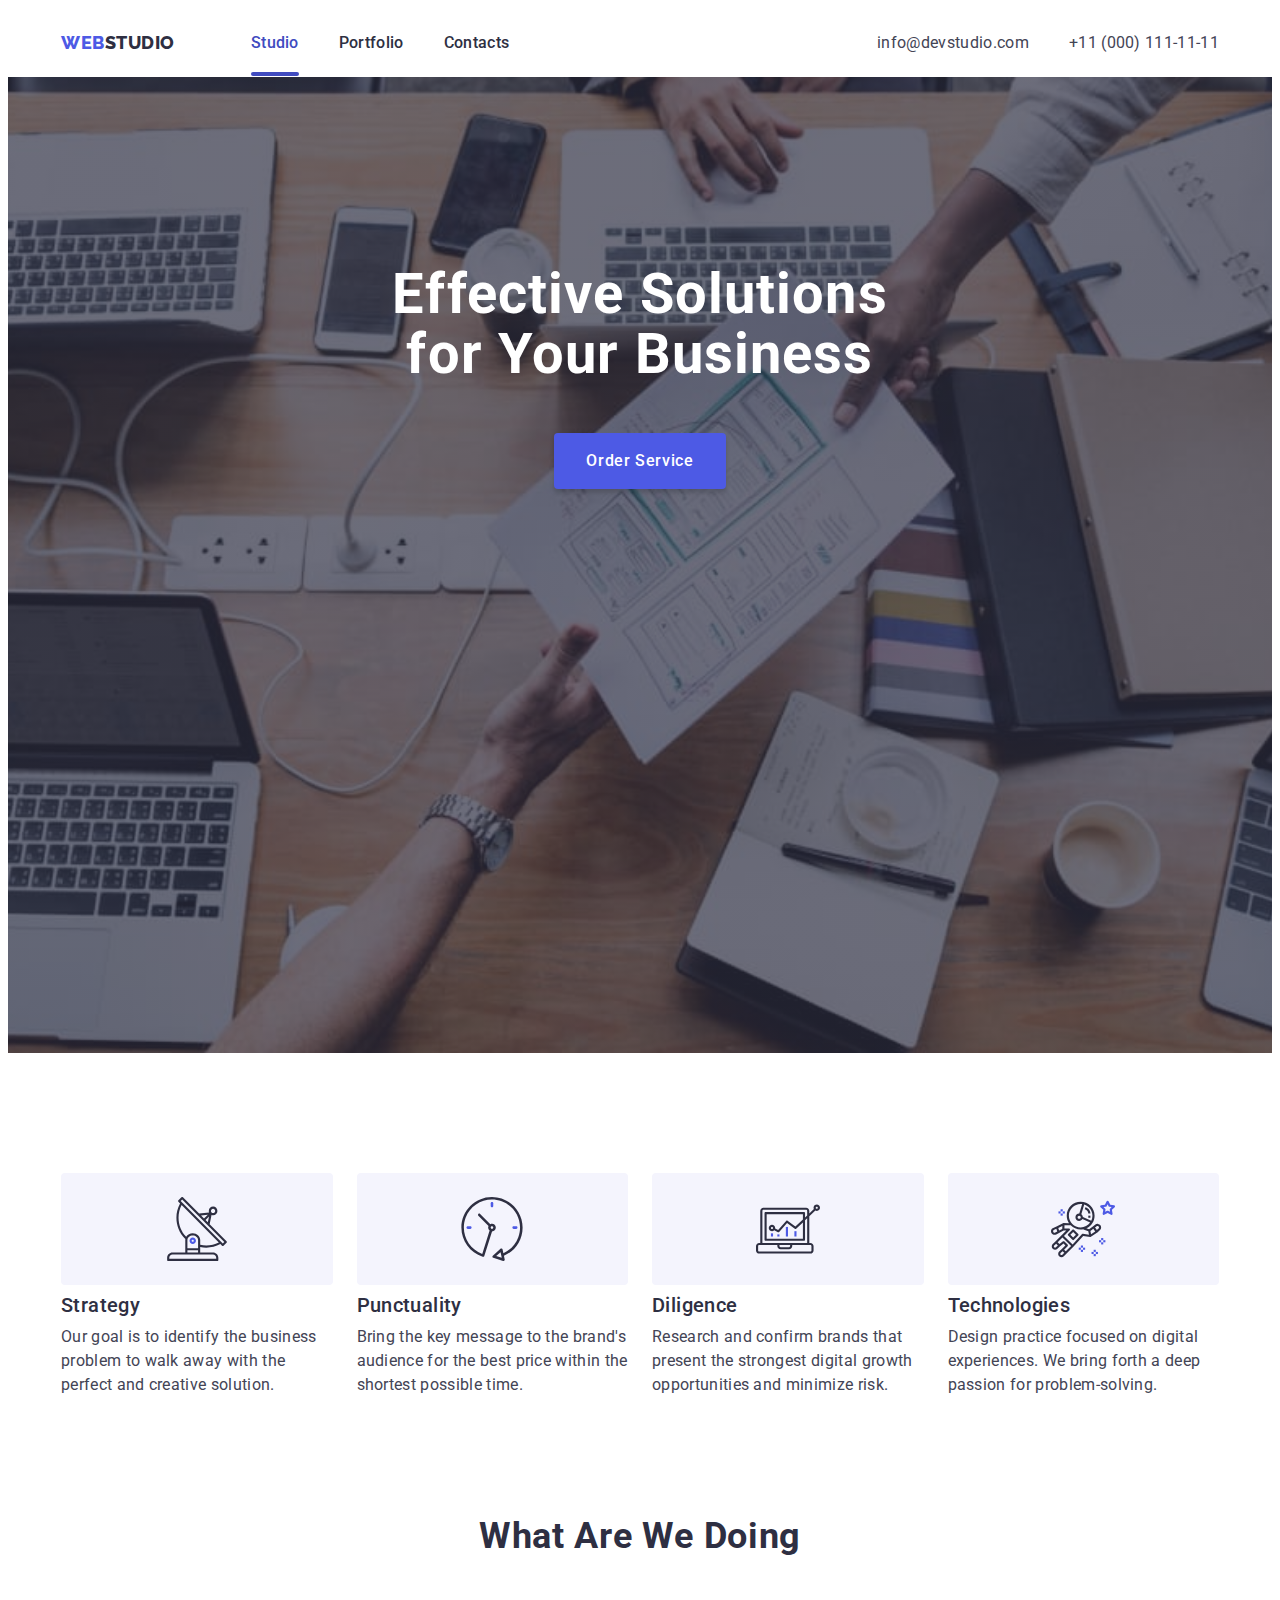
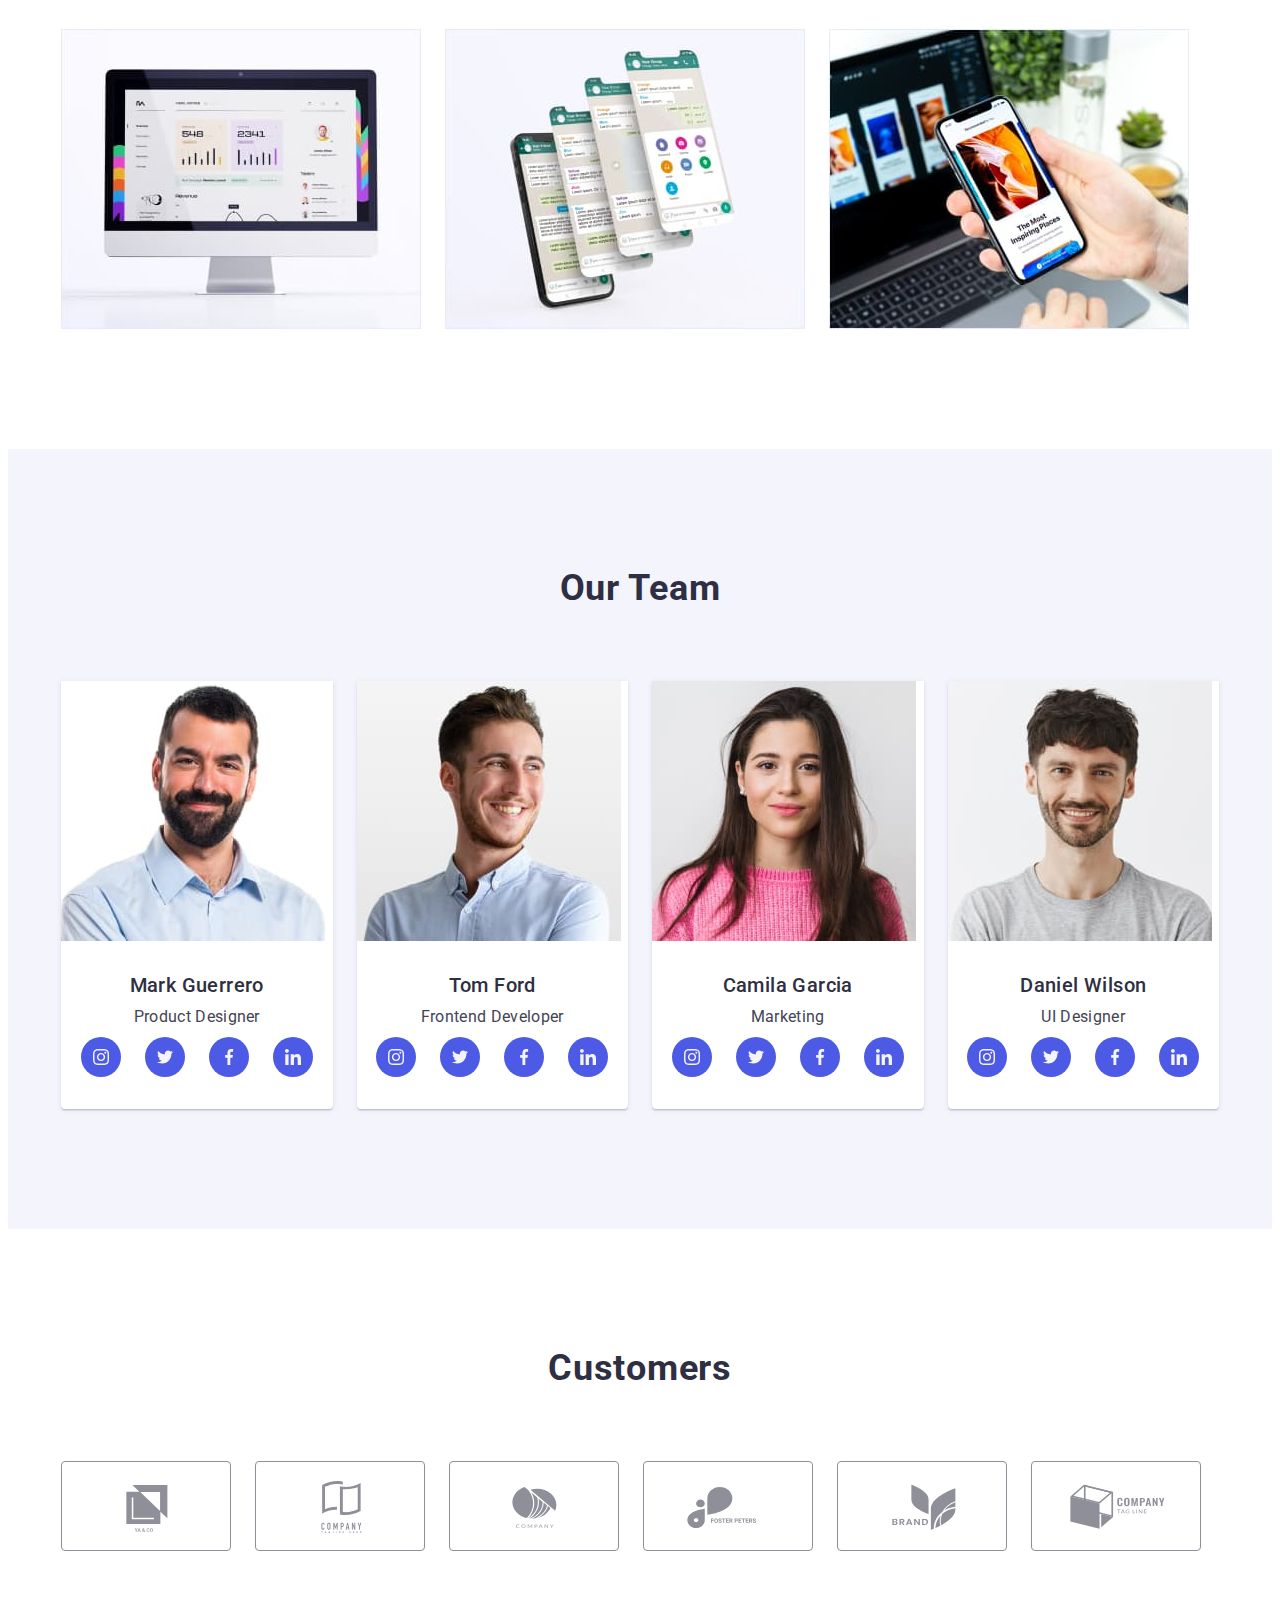
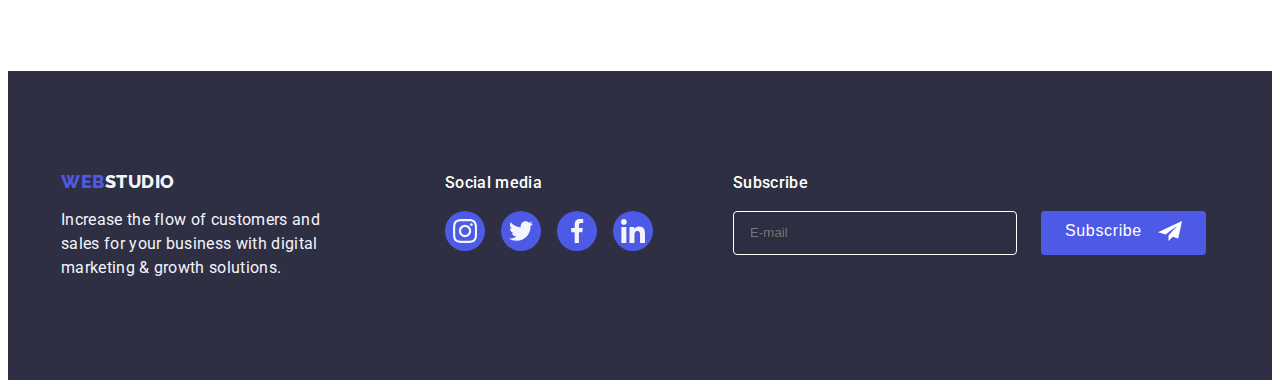
==== commit 4732e2c2: "finish work/6 uraaaaaaaaaaa" ====
--- a/index.html
+++ b/index.html
@@ -320,6 +320,7 @@
                     growth
                     solutions.</p>
             </div>
+
             <div class="footer-soc">
                 <p class="footer-soc-title">Social media</p>
                 <ul class="footer-soc-list list">
@@ -354,23 +355,21 @@
                 </ul>
 
             </div>
-
+            <div class="subscr-box">
+                <p class="subscr-title">Subscribe</p>
+                <form action="" class="form-class">
+                    <label for="email">
+                        <input type="email" id="email" name="email" placeholder="E-mail" class="subscribe-email"
+                            required>
+                    </label>
+                    <button type="submit" class="subscr-btn">Subscribe<svg class="icon-subscr" width="24" height="24">
+                            <use href="./images/telegram-icons.svg#icon-telegram"></use>
+                        </svg>
+                    </button>
+                </form>
+            </div>
         </div>
-        <div class="subscr-box">
-            <form action="">
-                <label for="email">
-                    <p class="subscr-title">Subscribe</p>
-                </label>
-                <input type="email" id="email" name="email" placeholder="E-mail" class="subscribe-email" required>
-                <button type="submit" class="subscr-btn">
-                    <span class="subscr-btn-text">Subscribe
-                            <svg class="icon-subscr" width="24" height="24">
-                                <use href="./images/input-icons.svg#icon-Frame-3"></use>
-                            </svg>
-                    </span>
-                </button>
-            </form>
-        </div>
+
     </footer>
     <div class="backdrop is-hidden" data-modal visually-hidden>
         <div class="modal">
@@ -381,17 +380,15 @@
             </button>
             <p class="modal-title">Leave your contacts and we will call you back</p>
             <form class="modal-form">
-                <div class="modal-field">
-                    <label class="modal-label">
-                        <span>Name</span>
-                        <span class="input-wrap">
-                            <input type="text" name="user-Name" class="modal-input" placeholder="Enter Name">
-                            <svg class="modal-icon" width="18" height="18">
-                                <use href="./images/input-icons.svg#icon-name"></use>
-                            </svg>
-                        </span>
-                    </label>
-                </div>
+                <label class="modal-label">
+                    <span>Name</span>
+                    <div class="input-wrap">
+                        <input type="text" name="user-Name" class="modal-input" placeholder="Enter Name">
+                        <svg class="modal-icon" width="18" height="18">
+                            <use href="./images/input-icons.svg#icon-name"></use>
+                        </svg>
+                    </div>
+                </label>
                 <div class="modal-field">
                     <label class="modal-label">
                         <span>Phone</span>
@@ -416,17 +413,17 @@
                         </span>
                     </label>
                 </div>
-                <div class="modal-field">
+                <div class="comment-field">
                     <span class="input-text">Comment</span>
                     <label class="input-text" for="user-text"></label>
                     <textarea name="user-text" id="user-text" class="modal-textarea"
                         placeholder="Text input"></textarea>
                 </div>
-                <div class="modal-field">
+                <div class="button-field">
                     <input type="checkbox" name="I accept" id="privacy" class="input-check visually-hidden"
                         value="true">
                     <label for="privacy" class="check-text">I accept the terms and conditions of the
-                        <a href="" class="modl-ink">Privacy Policy</a> </label>
+                        <a href="" class="modal-link">Privacy Policy</a> </label>
 
                 </div>
                 <button type="submit" class="confirmation-btn">Send</button>
--- a/css/styles.css
+++ b/css/styles.css
@@ -520,11 +520,12 @@
 
 }
 
+.form-class {
+  display: flex;
+  gap: 24px;
+}
 
 .subscr-box {
-  display: flex;
-  width: 453px;
-  height: 80px;
   margin-left: 80px;
 }
 
@@ -535,7 +536,7 @@
   line-height: 1.5;
   letter-spacing: 0.02em;
   color: #FFFFFF;
-  padding-bottom: 16px;
+  margin-bottom: 16px;
 }
 
 .subscribe-email {
@@ -547,7 +548,6 @@
   border: 1px solid #FFFFFF;
   filter: drop-shadow(0px 4px 4px rgba(0, 0, 0, 0.15));
   border-radius: 4px;
-  margin-right: 24px;
 }
 
 .subscr-btn-text {
@@ -567,7 +567,15 @@
   border: none;
   box-shadow: none;
   transition: background-color 250ms cubic-bezier(0.4, 0, 0.2, 1);
-}
+  font-weight: 500;
+  font-size: 16px;
+  line-height: 1.5;
+  display: flex;
+  letter-spacing: 0.04em;
+  color: #FFFFFF;
+  gap: 16px;
+}
+
 
 .subscr-btn :focus {
   background-color: #4D5AE5;
@@ -583,35 +591,41 @@
   text-align: center;
   letter-spacing: 0.02em;
   color: #2E2F42;
-  margin-top: 40px;
   text-align: center;
   margin-bottom: 16px;
 }
 
+
+.comment {
+  margin-bottom: 16px;
+}
 
 .modal-input {
   width: 360px;
   height: 40px;
-  border: 1px solid #4D5AE5;
+  border: 1px solid rgba(46, 47, 66, 0.4);
   outline: transparent;
   border-radius: 4px;
   font-size: 14px;
   color: black;
-  padding-left: 30px;
-}
-
-.modal-input :focus {
+  padding-left: 38px;
+  transition: background-color 250ms cubic-bezier(0.4, 0, 0.2, 1), border 250ms cubic-bezier(0.4, 0, 0.2, 1);
+
+}
+
+.modal-input:focus {
   border-color: #4D5AE5;
-
-}
-
-.modal-input :focus+.modal-icon {
+  border: 1px solid #4D5AE5;
+
+}
+
+.modal-input:focus+.modal-icon {
   fill: #4D5AE5;
 
 }
 
 .modal-input::placeholder {
-  color: red;
+  color: #8E8F99;
   font-size: 12px;
 }
 
@@ -619,11 +633,20 @@
   margin-bottom: 8px;
 }
 
+.comment-field {
+  margin-bottom: 16px;
+}
+
+.button-field {
+  margin-bottom: 24px;
+}
+
 .modal-icon {
   position: absolute;
-  left: 5px;
+  left: 15px;
   top: 50%;
   transform: translateY(-50%);
+  transition: 250ms cubic-bezier(0.4, 0, 0.2, 1);
 }
 
 .input-wrap {
@@ -637,23 +660,13 @@
   border-radius: 4px;
   font-size: 14px;
   color: black;
-  padding-left: 30px;
-  width: 360px;
+  padding-top: 15px;
+  padding-left: 16px;
+  width: 100%;
   height: 120px;
   border-radius: 4px;
   resize: none;
 }
-
-
-
-
-/* .input-wrap :focus-within .modal-input {
-  border-color: #4D5AE5;
-}
-
-.input-wrap :focus-within .modal-icon {
-  fill: #4D5AE5;
-} */
 
 .modal-label {
   font-style: normal;
@@ -661,18 +674,19 @@
   font-size: 12px;
   line-height: 14px;
   color: #8E8F99;
+  display: block;
+  position: relative;
+  margin-bottom: 8px;
 }
 
 .input-text {
-  width: 54px;
-  height: 14px;
-  left: 0px;
-  top: 198px;
   font-weight: 400;
   font-size: 12px;
   line-height: 14px;
   letter-spacing: 0.01em;
   color: #8E8F99;
+  display: block;
+  margin-bottom: 4px;
 }
 
 .modal-label span {
@@ -692,13 +706,13 @@
 
 .modal {
   width: 408px;
-  min-height: 576px;
+  height: 576px;
   background-color: #FCFCFC;
   border-radius: 4px;
   position: absolute;
   left: 50%;
   top: 50%;
-  padding: 20px;
+  padding: 72px 24px 24px;
   transform: translate(-50%, -50%) scale(1) rotate(0);
   transition: transform 250ms linear;
 }
@@ -769,22 +783,30 @@
 
 }
 
-.modl-ink {
+.modal-link {
   margin-left: 4px;
+  color: #4D5AE5;
+  text-decoration-line: underline;
 }
 
 .confirmation-btn {
   display: flex;
+  margin: 0 auto;
   justify-content: center;
   align-items: center;
   gap: 10px;
   width: 169px;
   height: 56px;
-  background: #4D5AE5;
+  background-color: #4D5AE5;
   box-shadow: 0px 4px 4px rgba(0, 0, 0, 0.15);
   border-radius: 4px;
-}
-
+  color: white;
+  transition: background-color 250ms cubic-bezier(0.4, 0, 0.2, 1);
+}
+
+.confirmation-btn :focus {
+  background-color: #4D5AE5;
+}
 
 /* portfolio */
 
